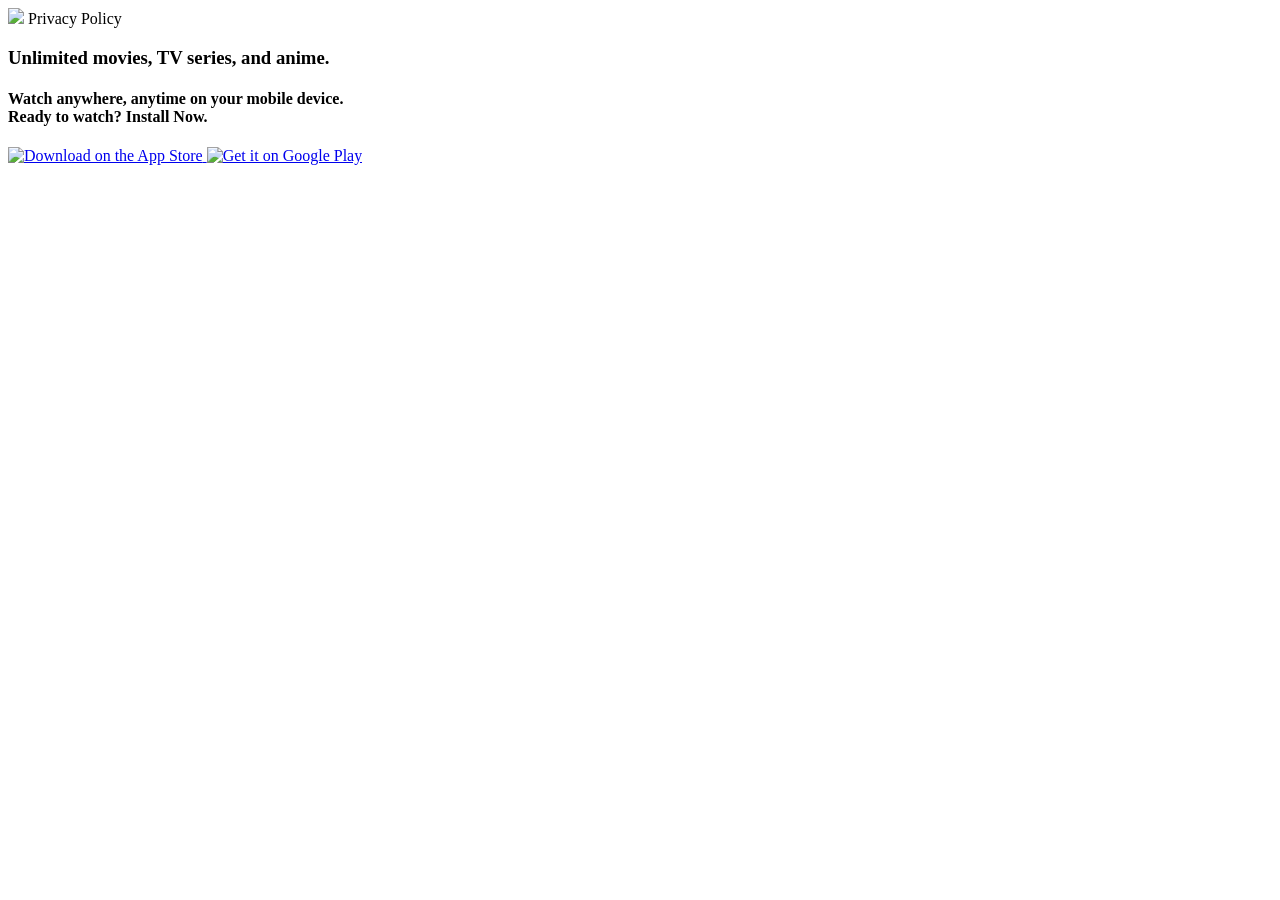
==== index.html @ 044ab359 "Add files via upload" ====
<!DOCTYPE html>
<html lang="en">

<head>
    <meta charset="UTF-8">
    <meta http-equiv="X-UA-Compatible" content="IE=edge">
    <meta name="viewport" content="width=device-width, initial-scale=1.0">
    <link rel="icon" href="./img/favicon.ico" type="image/icon type">
    <link rel="stylesheet" href="./css/style.css">
    <title>MerlMovie</title>
</head>

<body>


    <div id="linear-shadow"></div>

    <header id="header-id">
        <div id="header-row">
            <img src="./img/logo.png" id="header-logo">
            <h id="pr-pl-btn" onclick="onPrivacyClick();">Privacy Policy</h>
        </div>
        <div id="header-title">
            <h3 id="title">
                Unlimited movies, TV series, and anime.
            </h3>
            <h4 id="subtitle">
                Watch anywhere, anytime on your mobile device. <br> Ready to watch?
                Install Now.
            </h4>
            <div id="store-btns">
                <div class="app-icons">
                    <a href="https://apps.apple.com/app/id6444127460">
                        <img class="apple"
                            src="https://tools.applemediaservices.com/api/badges/download-on-the-app-store/black/en-us?size=250x83&amp;releaseDate=1276560000&h=7e7b68fad19738b5649a1bfb78ff46e9"
                            alt="Download on the App Store">
                    </a>
                    <a href='https://play.google.com/store/apps/details?id=com.NOUVANNET.merlmovie'>
                        <img class="android" alt='Get it on Google Play'
                            src='https://en.logodownload.org/wp-content/uploads/2019/06/get-it-on-google-play-badge-1.png' />
                    </a>
                </div>
            </div>
        </div>
    </header>

    <script>
        function onPrivacyClick() {
            window.open("./privacy-policy");
        }
    </script>

</body>

</html>
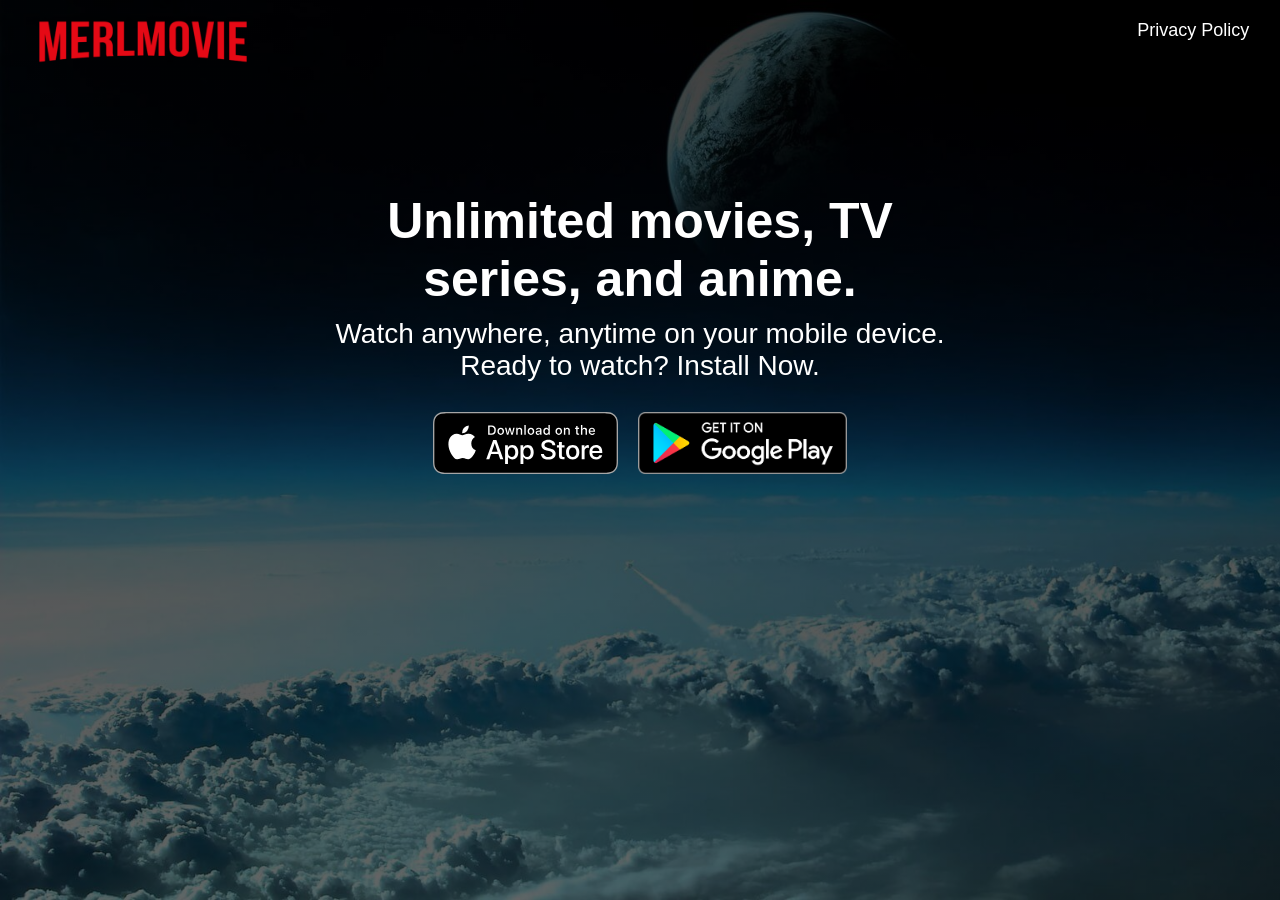
==== commit eed099b8: "Update responsive screen size." ====
--- a/index.html
+++ b/index.html
@@ -11,7 +11,6 @@
 </head>
 
 <body>
-
 
     <div id="linear-shadow"></div>
 
@@ -32,12 +31,12 @@
                 <div class="app-icons">
                     <a href="https://apps.apple.com/app/id6444127460">
                         <img class="apple"
-                            src="https://tools.applemediaservices.com/api/badges/download-on-the-app-store/black/en-us?size=250x83&amp;releaseDate=1276560000&h=7e7b68fad19738b5649a1bfb78ff46e9"
+                            src="./img/apple_btn.svg"
                             alt="Download on the App Store">
                     </a>
                     <a href='https://play.google.com/store/apps/details?id=com.NOUVANNET.merlmovie'>
                         <img class="android" alt='Get it on Google Play'
-                            src='https://en.logodownload.org/wp-content/uploads/2019/06/get-it-on-google-play-badge-1.png' />
+                            src='./img/play_store_btn.png' />
                     </a>
                 </div>
             </div>
--- a/css/style.css
+++ b/css/style.css
@@ -0,0 +1,272 @@
+* {
+    box-sizing: border-box;
+    margin: 0;
+    padding: 0;
+}
+
+body {
+    background-image: url("../img/bg.jpg");
+    background-repeat: no-repeat;
+    background-size: cover;
+    background-attachment: fixed;
+}
+
+#linear-shadow {
+    height: 100%;
+    width: 100%;
+    display: flex;
+    position: absolute;
+    background-size: contain;
+    background-attachment: fixed;
+    bottom: 0px;
+    top: 0px;
+    left: 0px;
+    right: 0px;
+    animation: fadeIn 0.75s;
+    background-image: linear-gradient(rgba(0, 0, 0, 0.30) 0%, rgba(0, 0, 0, 0.75) 0%, rgba(0, 0, 0, 0.60));
+}
+
+#header-id {
+    display: flex;
+    position: relative;
+    height: 100%;
+    width: 100%;
+}
+
+#header-row {
+    width: 100%;
+    height: 15%;
+    position: absolute;
+    justify-content: space-between;
+}
+
+#header-logo {
+    width: 240px;
+    padding: 1%;
+    position: absolute;
+    margin-top: 6px;
+    margin-left: 10px;
+    left: 1%;
+}
+
+#pr-pl-btn {
+    height: 45px;
+    padding: 0;
+    margin-top: 8px;
+    margin-right: 18px;
+    align-items: center;
+    justify-content: center;
+    display: flex;
+    position: absolute;
+    color: white;
+    font-family: 'Segoe UI', Tahoma, Geneva, Verdana, sans-serif;
+    right: 1%;
+    font-size: 18px;
+    border-radius: 6px;
+    cursor: pointer;
+}
+
+#header-title {
+    margin-top: 15%;
+    width: 50%;
+    margin-left: auto;
+    margin-right: auto;
+    display: block;
+}
+
+#title {
+    color: white;
+    font-family: 'Segoe UI', Tahoma, Geneva, Verdana, sans-serif;
+    font-size: 3.125rem;
+    font-weight: 700;
+    width: 100%;
+    text-align: center;
+}
+
+#subtitle {
+    color: white;
+    font-size: 1.75rem;
+    text-align: center;
+    margin-top: 10px;
+    width: 100%;
+    font-weight: 500;
+    font-family: 'Segoe UI', Tahoma, Geneva, Verdana, sans-serif;
+}
+
+#store-btns {
+    display: block;
+    margin-left: auto;
+    margin-right: auto;
+    width: fit-content;
+    margin-top: 20px;
+}
+
+.app-icons {
+    display: flex;
+    align-items: center;
+    width: fit-content;
+    max-width: fit-content;
+}
+
+.android {
+    height: 62px;
+    margin: 10px;
+}
+
+.apple {
+    height: 62px;
+    margin: 10px;
+}
+
+@media screen and (max-width: 838px) {
+
+    #pr-pl-btn {
+        margin-top: 7px;
+        margin-right: 14px;
+        font-size: 15px;
+    }
+
+    #header-title {
+        width: 60%;
+        margin-top: 20%;
+    }
+
+    #title {
+        font-size: 2.985rem;
+    }
+    
+    #subtitle {
+        font-size: 1.35rem;
+    }
+    
+    .android {
+        height: 56px;
+    }
+    
+    .apple {
+        height: 56px;
+    }
+
+}
+
+@media screen and (max-width: 667px) {
+
+    #pr-pl-btn {
+        margin-top: 6px;
+        margin-right: 10px;
+        font-size: 15px;
+    }
+
+    #header-title {
+        width: 65%;
+        margin-top: 20%;
+    }
+
+    #header-logo {
+        width: 35%;
+        margin-top: 5px;
+        margin-left: 9px;
+    }
+
+    #title {
+        font-size: 2.585rem;
+    }
+    
+    #subtitle {
+        font-size: 0.986rem;
+    }
+    
+    .android {
+        height: 48px;
+    }
+    
+    .apple {
+        height: 48px;
+    }
+
+}
+
+@media screen and (max-width: 534px) {
+
+    #pr-pl-btn {
+        margin-top: 5px;
+        margin-right: 8px;
+        font-size: 15px;
+    }
+
+    #header-title {
+        width: 65%;
+        margin-top: 20%;
+    }
+
+    #header-logo {
+        width: 35%;
+        margin-top: 4px;
+        margin-left: 8px;
+    }
+
+    #title {
+        font-size: 2.396rem;
+    }
+    
+    #subtitle {
+        font-size: 0.986rem;
+    }
+    
+    .android {
+        height: 42px;
+    }
+    
+    .apple {
+        height: 42px;
+    }
+
+}
+
+
+@media screen and (max-width: 470px) {
+
+    #pr-pl-btn {
+        margin-top: 4px;
+        margin-right: 14px;
+        font-size: 15px;
+    }
+
+    #header-title {
+        width: 65%;
+        margin-top: 20%;
+    }
+
+    #header-logo {
+        width: 35%;
+        margin-top: 3px;
+        margin-left: 5px;
+    }
+
+    #title {
+        font-size: 2.396rem;
+    }
+    
+    #subtitle {
+        font-size: 0.986rem;
+    }
+    
+    .android {
+        height: 36px;
+    }
+    
+    .apple {
+        height: 36px;
+    }
+
+}
+
+@keyframes fadeIn {
+    from {
+        opacity: 0;
+    }
+
+    to {
+        opacity: 1;
+    }
+}
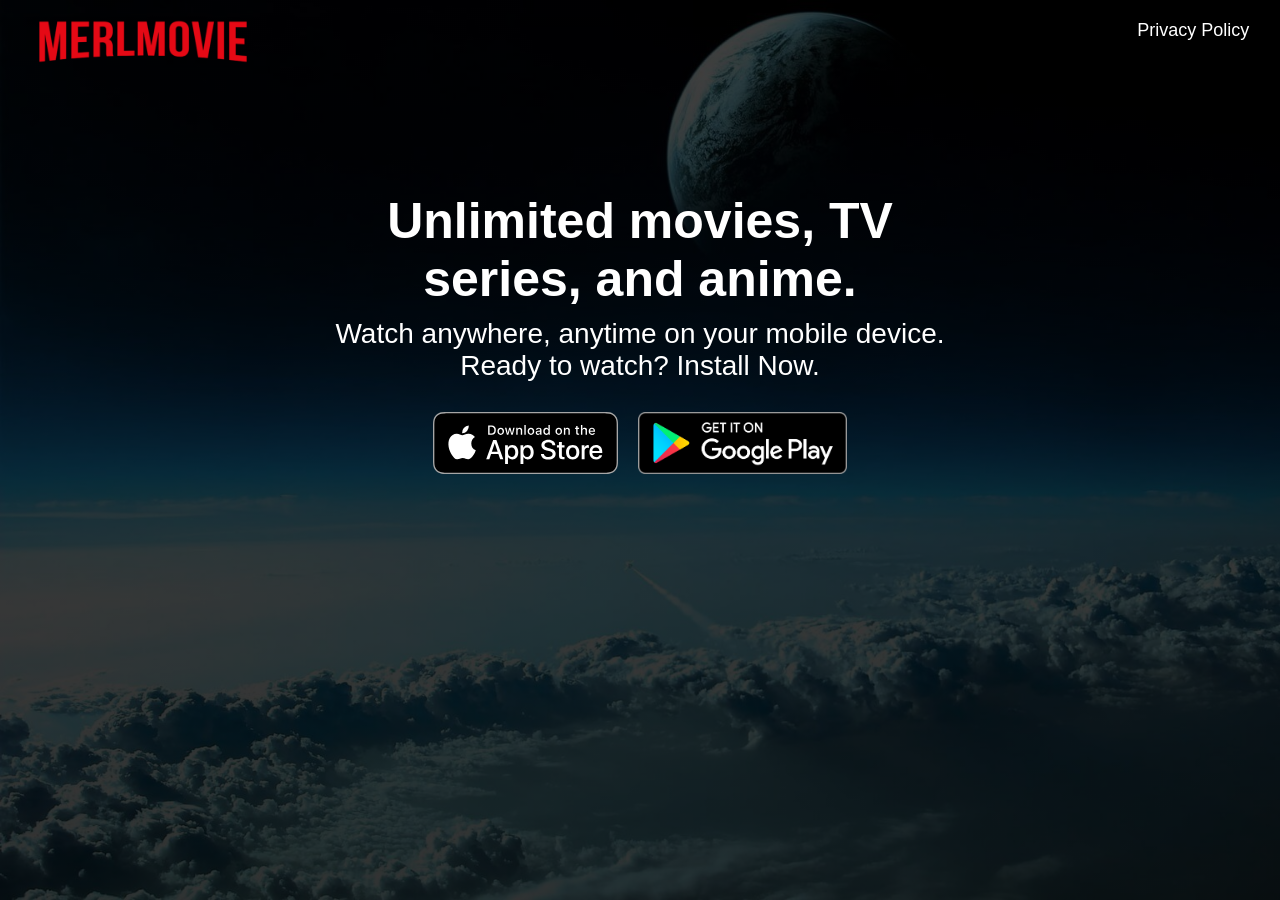
==== commit ed6425a9: "Add files via upload" ====
--- a/index.html
+++ b/index.html
@@ -10,7 +10,7 @@
     <title>MerlMovie</title>
 </head>
 
-<body>
+<body background="./img/bg.jpg">
 
     <div id="linear-shadow"></div>
 
@@ -44,9 +44,11 @@
     </header>
 
     <script>
+        
         function onPrivacyClick() {
             window.open("./privacy-policy");
         }
+
     </script>
 
 </body>
--- a/css/style.css
+++ b/css/style.css
@@ -5,7 +5,6 @@
 }
 
 body {
-    background-image: url("../img/bg.jpg");
     background-repeat: no-repeat;
     background-size: cover;
     background-attachment: fixed;
@@ -23,7 +22,7 @@
     left: 0px;
     right: 0px;
     animation: fadeIn 0.75s;
-    background-image: linear-gradient(rgba(0, 0, 0, 0.30) 0%, rgba(0, 0, 0, 0.75) 0%, rgba(0, 0, 0, 0.60));
+    background-image: linear-gradient(rgba(0, 0, 0, 0.30) 0%, rgba(0, 0, 0, 0.75) 0%, rgba(0, 0, 0, 0.80));
 }
 
 #header-id {
@@ -47,6 +46,7 @@
     margin-top: 6px;
     margin-left: 10px;
     left: 1%;
+    cursor: pointer;
 }
 
 #pr-pl-btn {
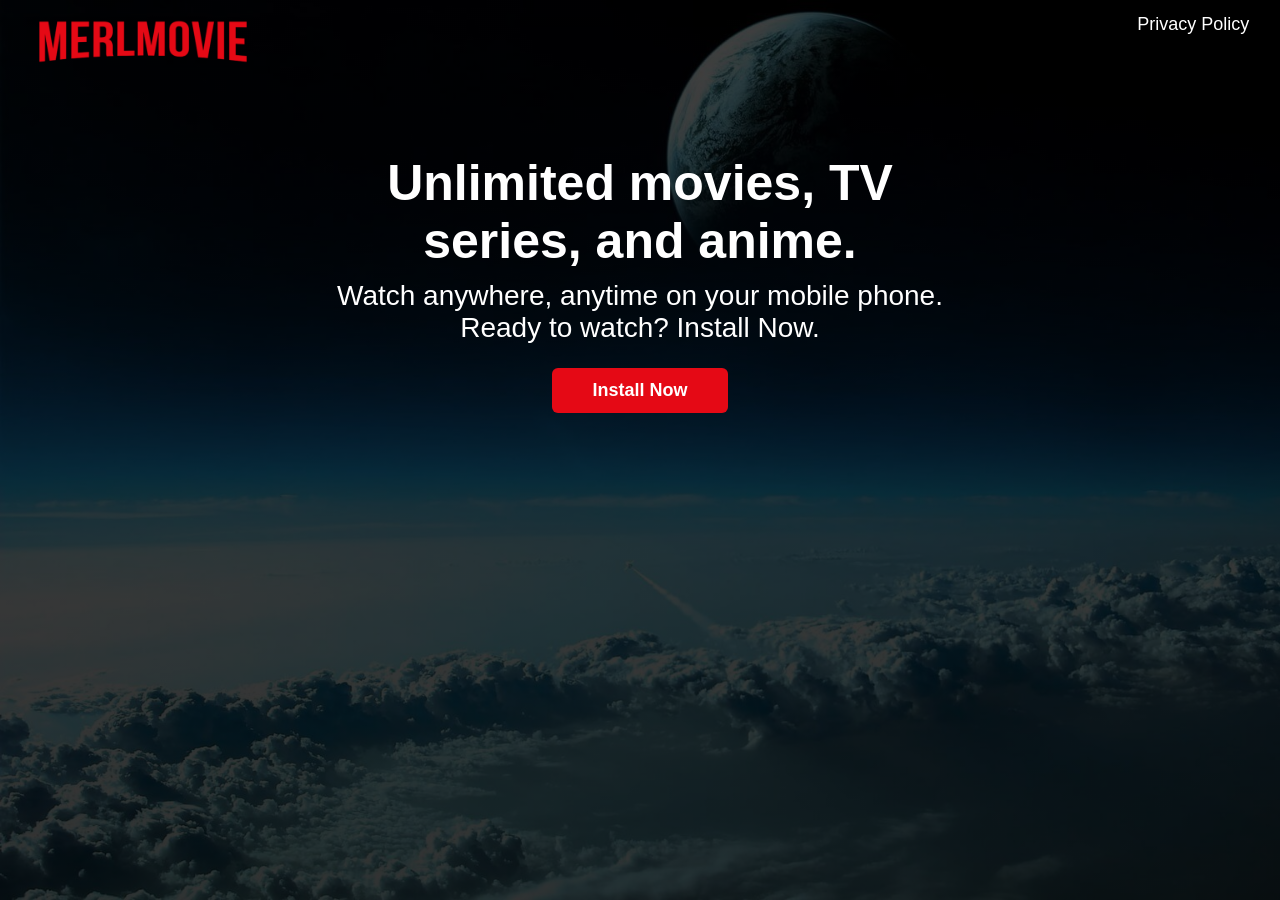
==== commit aec1ccfa: "Update index.html" ====
--- a/index.html
+++ b/index.html
@@ -5,6 +5,14 @@
     <meta charset="UTF-8">
     <meta http-equiv="X-UA-Compatible" content="IE=edge">
     <meta name="viewport" content="width=device-width, initial-scale=1.0">
+    <meta property="og:url" content="MerlMovie" id="meta-url">
+    <meta property="og:type" content="Home" id="meta-type">
+    <meta property="og:title" content="Watch unlimited movies, TV series, & anime for free on your phone." id="meta-title">
+    <meta property="og:description" content="MerlMovie you can watch/download unlimited movies for free, especially you can find your favorite more than 25000 movies that we have in our app. also the videos have subtitles for easy to watch. you will always get notifications when we add something new to explore every week. what are you waiting for? Just install now!" id="meta-story">
+    <meta property="og:image" content="https://play-lh.googleusercontent.com/RnX8uykkBdGlB9ELLEQ_3Ekb80Ma_uWFbRD8WlC64dXHgQzXo_3-gyTFaVaft6Aec5mJ=w1024-h768-rw" id="meta-image">
+    <meta property="al:android:url" content="open://merlmovie" id="meta-android-url">
+    <meta property="al:android:package" content="com.NOUVANNET.merlmovie">
+    <meta property="al:android:app_name" content="MerlMovie">
     <link rel="icon" href="./img/favicon.ico" type="image/icon type">
     <link rel="stylesheet" href="./css/style.css">
     <title>MerlMovie</title>
@@ -17,40 +25,20 @@
     <header id="header-id">
         <div id="header-row">
             <img src="./img/logo.png" id="header-logo">
-            <h id="pr-pl-btn" onclick="onPrivacyClick();">Privacy Policy</h>
+            <h id="pr-pl-btn">Privacy Policy</h>
         </div>
         <div id="header-title">
             <h3 id="title">
                 Unlimited movies, TV series, and anime.
             </h3>
             <h4 id="subtitle">
-                Watch anywhere, anytime on your mobile device. <br> Ready to watch?
+                Watch anywhere, anytime on your mobile phone. <br> Ready to watch?
                 Install Now.
             </h4>
-            <div id="store-btns">
-                <div class="app-icons">
-                    <a href="https://apps.apple.com/app/id6444127460">
-                        <img class="apple"
-                            src="./img/apple_btn.svg"
-                            alt="Download on the App Store">
-                    </a>
-                    <a href='https://play.google.com/store/apps/details?id=com.NOUVANNET.merlmovie'>
-                        <img class="android" alt='Get it on Google Play'
-                            src='./img/play_store_btn.png' />
-                    </a>
-                </div>
-            </div>
+            <button id="install-now-btn">Install Now</button>
         </div>
     </header>
-
-    <script>
-        
-        function onPrivacyClick() {
-            window.open("./privacy-policy");
-        }
-
-    </script>
-
+    <script type="module" src="./js/index.js"></script>
 </body>
 
-</html>+</html>
--- a/css/style.css
+++ b/css/style.css
@@ -52,7 +52,7 @@
 #pr-pl-btn {
     height: 45px;
     padding: 0;
-    margin-top: 8px;
+    margin-top: 2px;
     margin-right: 18px;
     align-items: center;
     justify-content: center;
@@ -67,7 +67,7 @@
 }
 
 #header-title {
-    margin-top: 15%;
+    margin-top: 12%;
     width: 50%;
     margin-left: auto;
     margin-right: auto;
@@ -93,35 +93,29 @@
     font-family: 'Segoe UI', Tahoma, Geneva, Verdana, sans-serif;
 }
 
-#store-btns {
+#install-now-btn {
+    height: 45px;
+    color: white;
+    border-color: transparent;
+    border-radius: 6px;
+    font-weight: 600;
+    font-size: 18px;
+    cursor: pointer;
+    padding: 0px 38px;
+    transition: 0.2s;
+    background-color: #e50915;
+    margin: 24px auto;
     display: block;
-    margin-left: auto;
-    margin-right: auto;
-    width: fit-content;
-    margin-top: 20px;
-}
-
-.app-icons {
-    display: flex;
-    align-items: center;
-    width: fit-content;
-    max-width: fit-content;
-}
-
-.android {
-    height: 62px;
-    margin: 10px;
-}
-
-.apple {
-    height: 62px;
-    margin: 10px;
+}
+
+#install-now-btn:hover {
+    transform: scale(1.05);
 }
 
 @media screen and (max-width: 838px) {
 
     #pr-pl-btn {
-        margin-top: 7px;
+        margin-top: 2px;
         margin-right: 14px;
         font-size: 15px;
     }
@@ -138,21 +132,13 @@
     #subtitle {
         font-size: 1.35rem;
     }
-    
-    .android {
-        height: 56px;
-    }
-    
-    .apple {
-        height: 56px;
-    }
 
 }
 
 @media screen and (max-width: 667px) {
 
     #pr-pl-btn {
-        margin-top: 6px;
+        margin-top: 1px;
         margin-right: 10px;
         font-size: 15px;
     }
@@ -175,13 +161,10 @@
     #subtitle {
         font-size: 0.986rem;
     }
-    
-    .android {
-        height: 48px;
-    }
-    
-    .apple {
-        height: 48px;
+
+    #install-now-btn {
+        height: 40px;
+        font-size: 16px;
     }
 
 }
@@ -189,7 +172,7 @@
 @media screen and (max-width: 534px) {
 
     #pr-pl-btn {
-        margin-top: 5px;
+        margin-top: 1px;
         margin-right: 8px;
         font-size: 15px;
     }
@@ -212,14 +195,6 @@
     #subtitle {
         font-size: 0.986rem;
     }
-    
-    .android {
-        height: 42px;
-    }
-    
-    .apple {
-        height: 42px;
-    }
 
 }
 
@@ -227,7 +202,7 @@
 @media screen and (max-width: 470px) {
 
     #pr-pl-btn {
-        margin-top: 4px;
+        margin-top: 1px;
         margin-right: 14px;
         font-size: 15px;
     }
@@ -250,14 +225,6 @@
     #subtitle {
         font-size: 0.986rem;
     }
-    
-    .android {
-        height: 36px;
-    }
-    
-    .apple {
-        height: 36px;
-    }
 
 }
 
